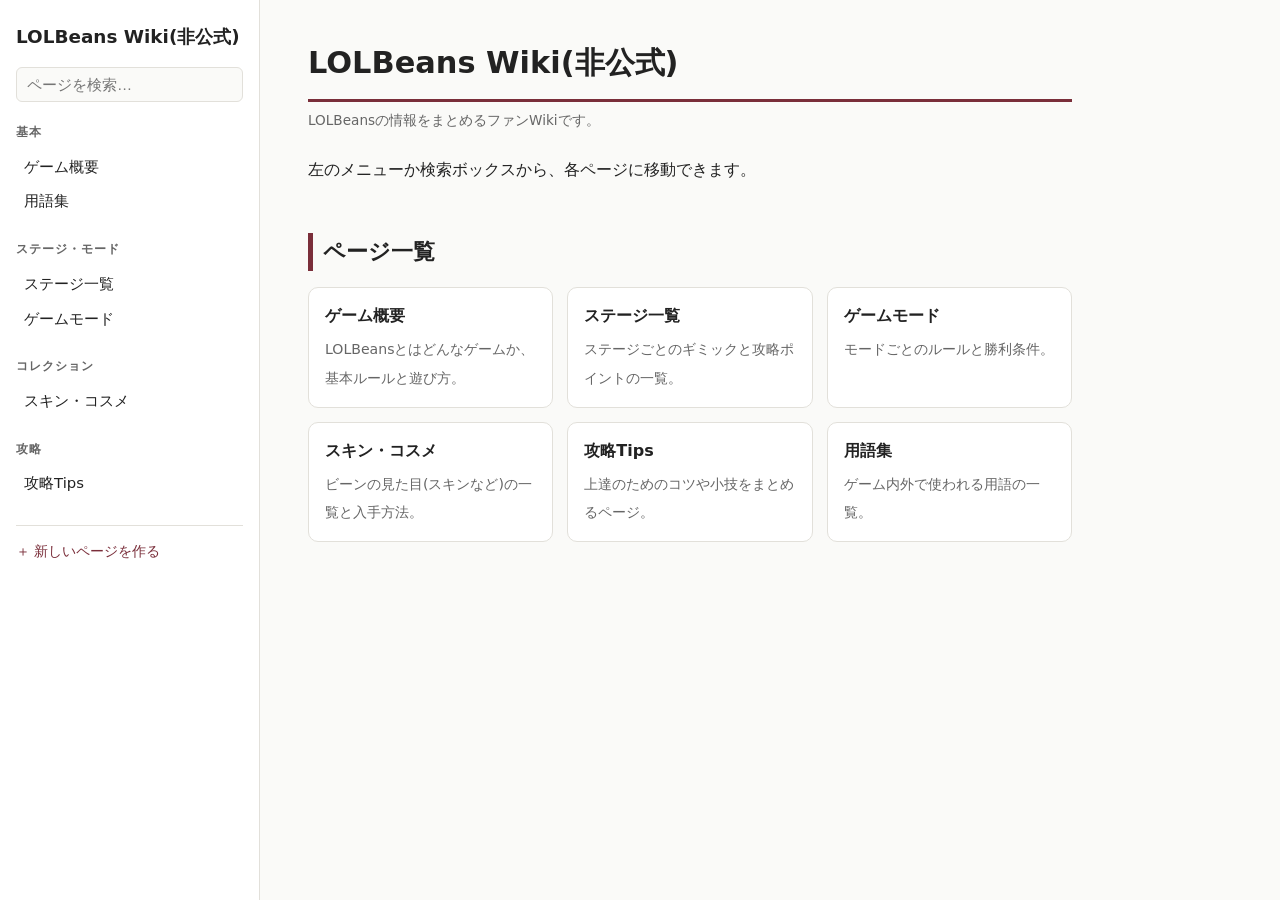
==== index.html @ 8bfc07c3 "Add initial implementation of LOLBeans Wiki - Create a new CSS file for styling the wiki interface. " ====
<!doctype html>
<html lang="ja">
<head>
  <meta charset="utf-8">
  <meta name="viewport" content="width=device-width, initial-scale=1">
  <meta http-equiv="Content-Security-Policy" content="default-src 'self'; script-src 'self'; style-src 'self' 'unsafe-inline'; img-src * data:; connect-src 'self'; base-uri 'self'; form-action 'self'">
  <title>Wiki</title>
  <link rel="stylesheet" href="assets/style.css">
</head>
<body>
<div class="layout">
  <aside class="sidebar" id="sidebar"></aside>
  <main>
    <h1>LOLBeans Wiki(非公式)</h1>
    <p class="meta">LOLBeansの情報をまとめるファンWikiです。</p>

    <p>左のメニューか検索ボックスから、各ページに移動できます。</p>

    <h2>ページ一覧</h2>
    <div class="card-grid" id="page-cards"></div>
  </main>
</div>
<script src="assets/wiki.js"></script>
</body>
</html>
---- assets/style.css ----
:root {
  --bg: #fafaf8;
  --panel: #ffffff;
  --text: #222;
  --muted: #666;
  --line: #e2e0da;
  --accent: #7a2e3a;
  --accent-soft: #f3e6e8;
  --side-w: 260px;
}
@media (prefers-color-scheme: dark) {
  :root {
    --bg: #16161a;
    --panel: #1f1f25;
    --text: #e8e6e1;
    --muted: #9a9aa3;
    --line: #33333c;
    --accent: #d98b97;
    --accent-soft: #2c2023;
  }
}
* { box-sizing: border-box; }
html { scroll-behavior: smooth; }
body {
  margin: 0;
  background: var(--bg);
  color: var(--text);
  font-family: "Hiragino Sans", "Yu Gothic", "Noto Sans JP", system-ui, sans-serif;
  line-height: 1.8;
}
a { color: var(--accent); text-decoration: none; }
a:hover { text-decoration: underline; }

.layout { display: grid; grid-template-columns: var(--side-w) 1fr; min-height: 100vh; }
.sidebar {
  background: var(--panel);
  border-right: 1px solid var(--line);
  padding: 20px 16px;
  position: sticky; top: 0; height: 100vh; overflow-y: auto;
}
.site-title { font-size: 1.15rem; font-weight: 700; margin: 0 0 14px; }
.site-title a { color: var(--text); }
.search input {
  width: 100%; padding: 8px 10px; font-size: 0.95rem;
  border: 1px solid var(--line); border-radius: 6px;
  background: var(--bg); color: var(--text);
}
.search-results { list-style: none; margin: 8px 0 0; padding: 0; }
.search-results li a {
  display: block; padding: 6px 8px; border-radius: 6px; font-size: 0.9rem;
}
.search-results li a:hover { background: var(--accent-soft); text-decoration: none; }
.search-results .cat { color: var(--muted); font-size: 0.75rem; margin-left: 6px; }
.nav h2 {
  font-size: 0.75rem; color: var(--muted); letter-spacing: 0.08em;
  margin: 20px 0 6px;
}
.nav ul { list-style: none; margin: 0; padding: 0; }
.nav a { display: block; padding: 4px 8px; border-radius: 6px; font-size: 0.93rem; color: var(--text); }
.nav a:hover { background: var(--accent-soft); text-decoration: none; }
.nav a.current { background: var(--accent-soft); color: var(--accent); font-weight: 600; }

main { padding: 36px 48px 80px; max-width: 860px; width: 100%; }
main h1 { font-size: 1.9rem; margin: 0 0 4px; border-bottom: 3px solid var(--accent); padding-bottom: 8px; }
main h2 { font-size: 1.35rem; margin: 2.2em 0 0.6em; border-left: 5px solid var(--accent); padding-left: 10px; }
main h3 { font-size: 1.1rem; margin: 1.6em 0 0.4em; }
.meta { color: var(--muted); font-size: 0.85rem; margin: 6px 0 24px; }
.tag {
  display: inline-block; font-size: 0.75rem; padding: 1px 8px; margin-right: 4px;
  border-radius: 999px; background: var(--accent-soft); color: var(--accent);
}

.infobox {
  float: right; width: 280px; margin: 0 0 16px 24px;
  background: var(--panel); border: 1px solid var(--line); border-radius: 8px;
  overflow: hidden; font-size: 0.9rem;
}
.infobox .ib-title { background: var(--accent); color: #fff; padding: 8px 12px; font-weight: 700; text-align: center; }
.infobox .ib-img { background: var(--accent-soft); color: var(--muted); text-align: center; padding: 40px 0; font-size: 0.8rem; }
.infobox img { display: block; width: 100%; }
.infobox table { width: 100%; border-collapse: collapse; }
.infobox th, .infobox td { padding: 6px 10px; border-top: 1px solid var(--line); text-align: left; vertical-align: top; }
.infobox th { width: 38%; color: var(--muted); font-weight: 500; }

table.data { border-collapse: collapse; width: 100%; margin: 1em 0; }
table.data th, table.data td { border: 1px solid var(--line); padding: 8px 12px; text-align: left; }
table.data th { background: var(--accent-soft); }

.card-grid { display: grid; grid-template-columns: repeat(auto-fill, minmax(220px, 1fr)); gap: 14px; margin: 1em 0; }
.card {
  display: block; background: var(--panel); border: 1px solid var(--line);
  border-radius: 10px; padding: 14px 16px; color: var(--text);
}
.card:hover { border-color: var(--accent); text-decoration: none; }
.card strong { display: block; margin-bottom: 4px; }
.card span { color: var(--muted); font-size: 0.88rem; }

.notice { background: var(--accent-soft); border-radius: 8px; padding: 10px 14px; margin: 1em 0; font-size: 0.92rem; }
.spoiler { background: var(--text); color: var(--text); border-radius: 3px; padding: 0 4px; cursor: pointer; }
.spoiler.open { background: transparent; }

main img { max-width: 100%; height: auto; }
main blockquote { margin: 1em 0; padding: 4px 16px; border-left: 4px solid var(--line); color: var(--muted); }
main code { background: var(--accent-soft); padding: 1px 6px; border-radius: 4px; font-size: 0.9em; }
main pre { background: var(--panel); border: 1px solid var(--line); border-radius: 8px; padding: 12px 14px; overflow-x: auto; }
main pre code { background: none; padding: 0; }
.missing { color: var(--muted); border-bottom: 1px dotted var(--muted); cursor: help; }

main.wide { max-width: 1240px; }
.tabs { display: flex; gap: 4px; border-bottom: 1px solid var(--line); margin: 0 0 20px; }
.tabs a { padding: 6px 16px; border: 1px solid transparent; border-bottom: 0; border-radius: 6px 6px 0 0; color: var(--muted); font-size: 0.92rem; }
.tabs a:hover { text-decoration: none; color: var(--text); }
.tabs a.on { border-color: var(--line); background: var(--panel); color: var(--text); font-weight: 600; position: relative; top: 1px; }
.side-foot { margin-top: 24px; padding-top: 12px; border-top: 1px solid var(--line); font-size: 0.85rem; line-height: 2; }

.editor .ed-fields { display: grid; grid-template-columns: repeat(auto-fit, minmax(200px, 1fr)); gap: 10px; margin-bottom: 12px; }
.editor label { display: block; font-size: 0.8rem; color: var(--muted); }
.editor input[type=text], .tk input {
  width: 100%; padding: 7px 9px; font: inherit; color: var(--text);
  border: 1px solid var(--line); border-radius: 6px; background: var(--bg);
}
.tk input { width: min(480px, 100%); }
.ed-grid { display: grid; grid-template-columns: 1fr 1fr; gap: 12px; }
#ed-text {
  width: 100%; min-height: 480px; padding: 10px; resize: vertical;
  font: 0.9rem/1.6 ui-monospace, "SFMono-Regular", Menlo, Consolas, monospace;
  color: var(--text); background: var(--bg); border: 1px solid var(--line); border-radius: 6px;
}
.preview { border: 1px solid var(--line); border-radius: 6px; padding: 8px 16px 16px; background: var(--panel); overflow: auto; max-height: 75vh; }
.preview-label { font-size: 0.75rem; color: var(--muted); margin-bottom: 4px; }
.ed-bar { display: flex; gap: 12px; align-items: center; flex-wrap: wrap; margin-top: 12px; }
.ed-bar input[type=text] { flex: 1; min-width: 200px; padding: 8px 10px; font: inherit; color: var(--text); border: 1px solid var(--line); border-radius: 6px; background: var(--bg); }
.btn { padding: 8px 20px; background: var(--accent); color: #fff; border: 0; border-radius: 6px; cursor: pointer; font: inherit; }
.btn:disabled { opacity: 0.5; cursor: default; }
.status { font-size: 0.9rem; flex-basis: 100%; }
.status.err { color: #c0392b; }
@media (max-width: 1000px) { .ed-grid { grid-template-columns: 1fr; } }

.menu-btn { display: none; }
@media (max-width: 800px) {
  .layout { grid-template-columns: 1fr; }
  .sidebar { position: static; height: auto; border-right: 0; border-bottom: 1px solid var(--line); }
  main { padding: 24px 18px 60px; }
  .infobox { float: none; width: 100%; margin: 0 0 20px; }
}
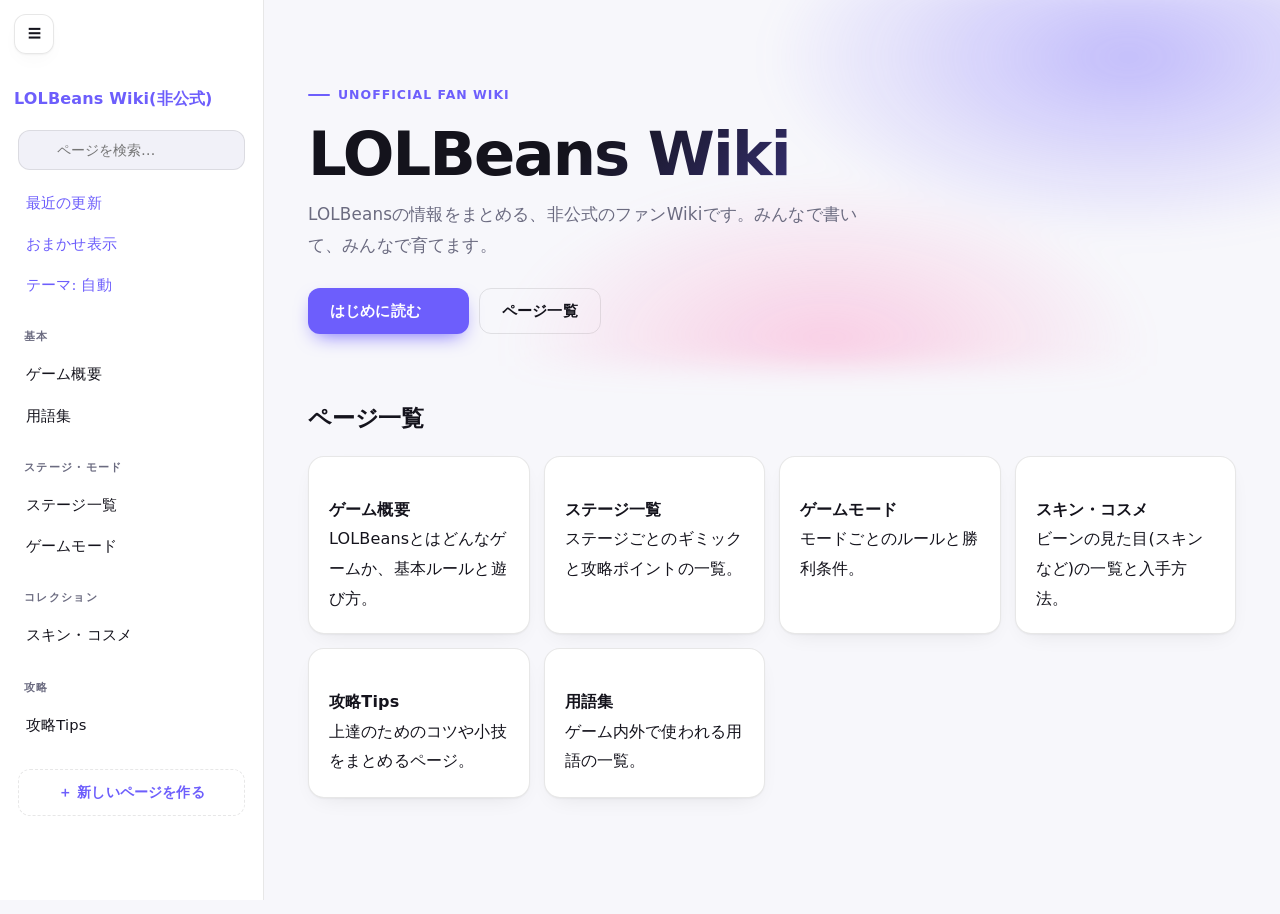
==== commit e10959d3: "feat: デザインの改善と新しいアイコンフォントの追加" ====
--- a/index.html
+++ b/index.html
@@ -3,23 +3,31 @@
 <head>
   <meta charset="utf-8">
   <meta name="viewport" content="width=device-width, initial-scale=1">
-  <meta http-equiv="Content-Security-Policy" content="default-src 'self'; script-src 'self'; style-src 'self' 'unsafe-inline'; img-src * data:; connect-src 'self'; base-uri 'self'; form-action 'self'">
+  <meta http-equiv="Content-Security-Policy" content="default-src 'self'; script-src 'self'; style-src 'self' 'unsafe-inline' https://fonts.googleapis.com; font-src https://fonts.gstatic.com; img-src * data:; connect-src 'self'; base-uri 'self'; form-action 'self'">
   <title>Wiki</title>
+  <link rel="preconnect" href="https://fonts.googleapis.com">
+  <link rel="preconnect" href="https://fonts.gstatic.com" crossorigin>
+  <link rel="stylesheet" href="https://fonts.googleapis.com/css2?family=Material+Symbols+Rounded:opsz,wght,FILL,GRAD@20..48,300..600,0..1,0&display=block">
   <link rel="stylesheet" href="assets/style.css">
 </head>
 <body>
 <div class="layout">
   <aside class="sidebar" id="sidebar"></aside>
   <main>
-    <h1>LOLBeans Wiki(非公式)</h1>
-    <p class="meta">LOLBeansの情報をまとめるファンWikiです。</p>
+    <section class="home-hero">
+      <span class="eyebrow">UNOFFICIAL FAN WIKI</span>
+      <h1>LOLBeans Wiki</h1>
+      <p>LOLBeansの情報をまとめる、非公式のファンWikiです。みんなで書いて、みんなで育てます。</p>
+      <div class="btns">
+        <a class="btn" id="hero-first" href="#pages">はじめに読む <span class="ms" aria-hidden="true">arrow_forward</span></a>
+        <a class="btn ghost" href="#pages">ページ一覧</a>
+      </div>
+    </section>
 
-    <p>左のメニューか検索ボックスから、各ページに移動できます。</p>
-
-    <h2>ページ一覧</h2>
+    <h2 id="pages">ページ一覧</h2>
     <div class="card-grid" id="page-cards"></div>
   </main>
 </div>
 <script src="assets/wiki.js"></script>
 </body>
-</html>
+</html>
--- a/assets/style.css
+++ b/assets/style.css
@@ -1,145 +1,215 @@
+/* コアのデザイン。インフォボックス・ネタバレ・目次などの部品の見た目は、各プラグインのフォルダ内の plugin.css にあります。 */
 :root {
-  --bg: #fafaf8;
+  color-scheme: light dark;
+  --bg: #f7f7fb;
   --panel: #ffffff;
-  --text: #222;
-  --muted: #666;
-  --line: #e2e0da;
-  --accent: #7a2e3a;
-  --accent-soft: #f3e6e8;
-  --side-w: 260px;
+  --surface-2: #f1f1f8;
+  --text: #14131c;
+  --muted: #6b6b80;
+  --line: rgba(20, 19, 28, 0.1);
+  --accent: #6d5efc;
+  --accent-2: #ff6fb1;
+  --accent-soft: rgba(109, 94, 252, 0.1);
+  --danger: #d6455d;
+  --radius: 16px;
+  --side-w: 264px;
+  --shadow: 0 1px 2px rgba(20, 19, 28, 0.05), 0 8px 24px -12px rgba(20, 19, 28, 0.12);
 }
 @media (prefers-color-scheme: dark) {
   :root {
-    --bg: #16161a;
-    --panel: #1f1f25;
-    --text: #e8e6e1;
-    --muted: #9a9aa3;
-    --line: #33333c;
-    --accent: #d98b97;
-    --accent-soft: #2c2023;
+    --bg: #0d0c14;
+    --panel: #16151f;
+    --surface-2: #1e1d2a;
+    --text: #f1f0f8;
+    --muted: #9c9ab0;
+    --line: rgba(255, 255, 255, 0.09);
+    --accent: #8b7dff;
+    --accent-soft: rgba(139, 125, 255, 0.15);
+    --danger: #ff7d92;
+    --shadow: 0 1px 2px rgba(0, 0, 0, 0.4), 0 12px 32px -16px rgba(0, 0, 0, 0.6);
   }
 }
 * { box-sizing: border-box; }
 html { scroll-behavior: smooth; }
 body {
-  margin: 0;
-  background: var(--bg);
-  color: var(--text);
-  font-family: "Hiragino Sans", "Yu Gothic", "Noto Sans JP", system-ui, sans-serif;
-  line-height: 1.8;
-}
-a { color: var(--accent); text-decoration: none; }
-a:hover { text-decoration: underline; }
-
+  margin: 0; background: var(--bg); color: var(--text); line-height: 1.85; letter-spacing: 0.01em;
+  font-family: "Inter", "Noto Sans JP", "Hiragino Sans", "Yu Gothic UI", "Meiryo", system-ui, sans-serif;
+  -webkit-font-smoothing: antialiased;
+}
+a { color: var(--accent); text-decoration: none; font-weight: 600; }
+a:hover { text-decoration: underline; text-underline-offset: 3px; }
+a:focus-visible, input:focus-visible, button:focus-visible, textarea:focus-visible { outline: 2px solid var(--accent); outline-offset: 2px; }
+
+/* ---- アイコン(Google の Material Symbols)。フォントが読み込めない間は、アイコン名の文字が見えないよう隠す ---- */
+.ms {
+  font-family: "Material Symbols Rounded"; font-weight: 400; font-style: normal; font-size: 22px; line-height: 1;
+  display: inline-block; width: 1em; height: 1em; overflow: hidden; flex: none; vertical-align: -0.2em;
+  letter-spacing: normal; text-transform: none; white-space: nowrap; direction: ltr; visibility: hidden;
+  font-feature-settings: "liga"; -webkit-font-feature-settings: "liga";
+  font-variation-settings: "FILL" 0, "wght" 400, "GRAD" 0, "opsz" 24;
+}
+.ms-ready .ms { visibility: visible; }
+.ms.fill { font-variation-settings: "FILL" 1, "wght" 400, "GRAD" 0, "opsz" 24; }
+.ms-fb { font-size: 1.1rem; line-height: 1; }
+.side-toggle .ms-fb { position: absolute; inset: 0; display: grid; place-items: center; }
+.ms-ready .ms-fb { display: none !important; }
+
+/* ---- レイアウト ---- */
 .layout { display: grid; grid-template-columns: var(--side-w) 1fr; min-height: 100vh; }
+.layout.side-closed { grid-template-columns: 1fr; }
+.layout.side-closed .sidebar { display: none; }
 .sidebar {
-  background: var(--panel);
-  border-right: 1px solid var(--line);
-  padding: 20px 16px;
-  position: sticky; top: 0; height: 100vh; overflow-y: auto;
-}
-.site-title { font-size: 1.15rem; font-weight: 700; margin: 0 0 14px; }
-.site-title a { color: var(--text); }
+  position: sticky; top: 0; height: 100vh; overflow-y: auto; padding: 68px 14px 24px;
+  background: var(--panel); border-right: 1px solid var(--line);
+}
+.side-toggle {
+  position: fixed; top: 14px; left: 14px; z-index: 50; width: 40px; height: 40px; padding: 0;
+  display: grid; place-items: center; border: 1px solid var(--line); border-radius: 12px; cursor: pointer;
+  color: var(--text); background: color-mix(in srgb, var(--panel) 80%, transparent);
+  backdrop-filter: blur(12px); -webkit-backdrop-filter: blur(12px); box-shadow: var(--shadow);
+  transition: transform 0.15s, background 0.15s;
+}
+.side-toggle:hover { background: var(--accent-soft); }
+.side-toggle:active { transform: scale(0.95); }
+
+.home {
+  display: flex; align-items: center; gap: 10px; padding: 8px 12px; margin: 0 4px 16px;
+  border-radius: 10px; color: var(--text); font-weight: 800; font-size: 1rem;
+}
+.home:hover { background: var(--surface-2); text-decoration: none; }
+.home .ms { color: var(--accent); }
+.search { position: relative; margin: 0 4px; }
+.search .ms { position: absolute; left: 11px; top: 11px; font-size: 18px; color: var(--muted); pointer-events: none; }
 .search input {
-  width: 100%; padding: 8px 10px; font-size: 0.95rem;
-  border: 1px solid var(--line); border-radius: 6px;
-  background: var(--bg); color: var(--text);
+  width: 100%; height: 40px; padding: 0 14px 0 38px; font: inherit; font-size: 0.9rem;
+  border: 1px solid var(--line); border-radius: 12px; background: var(--surface-2); color: var(--text);
 }
 .search-results { list-style: none; margin: 8px 0 0; padding: 0; }
-.search-results li a {
-  display: block; padding: 6px 8px; border-radius: 6px; font-size: 0.9rem;
-}
+.search-results li a { display: block; padding: 7px 12px; border-radius: 10px; font-size: 0.9rem; font-weight: 500; color: var(--text); }
 .search-results li a:hover { background: var(--accent-soft); text-decoration: none; }
 .search-results .cat { color: var(--muted); font-size: 0.75rem; margin-left: 6px; }
-.nav h2 {
-  font-size: 0.75rem; color: var(--muted); letter-spacing: 0.08em;
-  margin: 20px 0 6px;
-}
+.side-plugins:empty { display: none; }
+.side-plugins { margin-top: 12px; }
+.side-plugins a { display: block; padding: 7px 12px; border-radius: 10px; font-size: 0.92rem; font-weight: 500; }
+.side-plugins a:hover { background: var(--surface-2); text-decoration: none; }
+.nav h2 { margin: 22px 10px 6px; font-size: 0.68rem; letter-spacing: 0.12em; color: var(--muted); font-weight: 700; }
 .nav ul { list-style: none; margin: 0; padding: 0; }
-.nav a { display: block; padding: 4px 8px; border-radius: 6px; font-size: 0.93rem; color: var(--text); }
-.nav a:hover { background: var(--accent-soft); text-decoration: none; }
-.nav a.current { background: var(--accent-soft); color: var(--accent); font-weight: 600; }
-
-main { padding: 36px 48px 80px; max-width: 860px; width: 100%; }
-main h1 { font-size: 1.9rem; margin: 0 0 4px; border-bottom: 3px solid var(--accent); padding-bottom: 8px; }
-main h2 { font-size: 1.35rem; margin: 2.2em 0 0.6em; border-left: 5px solid var(--accent); padding-left: 10px; }
-main h3 { font-size: 1.1rem; margin: 1.6em 0 0.4em; }
+.nav a { display: block; padding: 7px 12px; border-radius: 10px; font-size: 0.92rem; font-weight: 500; color: var(--text); }
+.nav a:hover { background: var(--surface-2); text-decoration: none; }
+.nav a.current { background: var(--accent-soft); color: var(--accent); font-weight: 700; }
+.side-foot { margin: 24px 4px 0; font-size: 0.85rem; line-height: 2; }
+.side-foot a { display: flex; align-items: center; justify-content: center; gap: 4px; padding: 9px; border: 1px dashed var(--line); border-radius: 12px; }
+.side-foot a:hover { background: var(--accent-soft); text-decoration: none; }
+.side-foot a + a { margin-top: 6px; border: 0; color: var(--muted); font-weight: 500; font-size: 0.8rem; padding: 4px; }
+
+main { overflow-x: clip; width: 100%; max-width: 1040px; padding: 40px 44px 100px; margin: 0 auto; }
+main.wide { max-width: 1280px; }
+.layout.side-closed main { padding-top: 68px; }
+main h1 { font-size: clamp(1.8rem, 4vw, 2.4rem); line-height: 1.25; letter-spacing: -0.02em; font-weight: 800; margin: 0 0 6px; }
+main h2 { font-size: 1.45rem; letter-spacing: -0.01em; margin: 2.2em 0 0.7em; }
+main h3 { font-size: 1.12rem; margin: 1.7em 0 0.5em; }
 .meta { color: var(--muted); font-size: 0.85rem; margin: 6px 0 24px; }
-.tag {
-  display: inline-block; font-size: 0.75rem; padding: 1px 8px; margin-right: 4px;
-  border-radius: 999px; background: var(--accent-soft); color: var(--accent);
-}
-
-.infobox {
-  float: right; width: 280px; margin: 0 0 16px 24px;
-  background: var(--panel); border: 1px solid var(--line); border-radius: 8px;
-  overflow: hidden; font-size: 0.9rem;
-}
-.infobox .ib-title { background: var(--accent); color: #fff; padding: 8px 12px; font-weight: 700; text-align: center; }
-.infobox .ib-img { background: var(--accent-soft); color: var(--muted); text-align: center; padding: 40px 0; font-size: 0.8rem; }
-.infobox img { display: block; width: 100%; }
-.infobox table { width: 100%; border-collapse: collapse; }
-.infobox th, .infobox td { padding: 6px 10px; border-top: 1px solid var(--line); text-align: left; vertical-align: top; }
-.infobox th { width: 38%; color: var(--muted); font-weight: 500; }
-
-table.data { border-collapse: collapse; width: 100%; margin: 1em 0; }
-table.data th, table.data td { border: 1px solid var(--line); padding: 8px 12px; text-align: left; }
-table.data th { background: var(--accent-soft); }
-
-.card-grid { display: grid; grid-template-columns: repeat(auto-fill, minmax(220px, 1fr)); gap: 14px; margin: 1em 0; }
+.tag { display: inline-block; font-size: 0.72rem; font-weight: 700; padding: 3px 10px; margin-right: 6px; border-radius: 999px; background: var(--accent-soft); color: var(--accent); }
+
+/* ---- トップページ ---- */
+.home-hero { position: relative; isolation: isolate; display: block; padding: 36px 0 12px; margin: 0 0 8px; }
+.home-hero::before {
+  content: ""; position: absolute; z-index: -1; inset: -60px -10% -20px -10%;
+  background:
+    radial-gradient(520px 260px at 82% 20%, color-mix(in srgb, var(--accent) 38%, transparent), transparent 70%),
+    radial-gradient(460px 240px at 55% 95%, color-mix(in srgb, var(--accent-2) 30%, transparent), transparent 70%);
+  filter: blur(14px); pointer-events: none;
+}
+.eyebrow { display: inline-flex; align-items: center; gap: 8px; font-size: 0.78rem; font-weight: 700; letter-spacing: 0.08em; color: var(--accent); }
+.eyebrow::before { content: ""; width: 22px; height: 2px; border-radius: 2px; background: currentColor; }
+.home-hero h1 {
+  margin: 14px 0 12px; font-size: clamp(2.3rem, 6vw, 3.8rem); line-height: 1.1; letter-spacing: -0.03em; font-weight: 800;
+  background: linear-gradient(135deg, var(--text) 30%, var(--accent)); -webkit-background-clip: text; background-clip: text; color: transparent;
+}
+.home-hero p { margin: 0; max-width: 560px; color: var(--muted); font-size: 1.05rem; }
+.btns { margin-top: 26px; display: flex; flex-wrap: wrap; gap: 10px; }
+
+/* ---- ボタン ---- */
+.btn {
+  display: inline-flex; align-items: center; gap: 6px; height: 40px; padding: 0 20px; border: 0; border-radius: 12px;
+  font: inherit; font-weight: 700; font-size: 0.92rem; cursor: pointer;
+  background: var(--accent); color: #fff; transition: transform 0.15s;
+}
+.btn:hover { transform: translateY(-1px); text-decoration: none; }
+.btn:disabled { opacity: 0.5; cursor: default; transform: none; }
+.btn .ms { font-size: 20px; }
+.btns .btn { height: 46px; padding: 0 22px; box-shadow: 0 8px 20px -8px var(--accent); }
+.btn.ghost { background: transparent; color: var(--text); border: 1px solid var(--line); box-shadow: none; }
+.btn.ghost:hover { background: var(--panel); }
+
+/* ---- 表・カード・部品 ---- */
+table.data {
+  width: 100%; margin: 1.2em 0; border-collapse: separate; border-spacing: 0; overflow: hidden;
+  border-radius: var(--radius); border: 1px solid var(--line); background: var(--panel); box-shadow: var(--shadow);
+}
+table.data th { padding: 12px 16px; text-align: left; font-size: 0.78rem; letter-spacing: 0.06em; color: var(--muted); background: var(--surface-2); font-weight: 700; }
+table.data td { padding: 13px 16px; text-align: left; border-top: 1px solid var(--line); }
+table.data tbody tr:hover td { background: var(--accent-soft); }
+
+.card-grid { display: grid; grid-template-columns: repeat(auto-fill, minmax(210px, 1fr)); gap: 14px; margin: 1em 0; }
 .card {
-  display: block; background: var(--panel); border: 1px solid var(--line);
-  border-radius: 10px; padding: 14px 16px; color: var(--text);
-}
-.card:hover { border-color: var(--accent); text-decoration: none; }
-.card strong { display: block; margin-bottom: 4px; }
-.card span { color: var(--muted); font-size: 0.88rem; }
-
-.notice { background: var(--accent-soft); border-radius: 8px; padding: 10px 14px; margin: 1em 0; font-size: 0.92rem; }
-.spoiler { background: var(--text); color: var(--text); border-radius: 3px; padding: 0 4px; cursor: pointer; }
-.spoiler.open { background: transparent; }
-
-main img { max-width: 100%; height: auto; }
+  position: relative; display: flex; flex-direction: column; min-height: 150px; padding: 20px;
+  border-radius: var(--radius); background: var(--panel); border: 1px solid var(--line); color: var(--text);
+  box-shadow: var(--shadow); transition: transform 0.18s, border-color 0.18s; font-weight: 400;
+}
+.card:hover { transform: translateY(-3px); border-color: color-mix(in srgb, var(--accent) 45%, var(--line)); text-decoration: none; }
+.card .ico { width: 40px; height: 40px; border-radius: 12px; display: grid; place-items: center; background: var(--accent-soft); color: var(--accent); margin-bottom: auto; }
+.card .arrow { position: absolute; right: 18px; top: 18px; color: var(--muted); transition: transform 0.18s, color 0.18s; }
+.card:hover .arrow { transform: translate(2px, -2px); color: var(--accent); }
+.card strong { display: block; margin-top: 18px; font-size: 1rem; font-weight: 700; }
+.card span.sum { color: var(--muted); font-size: 0.84rem; }
+
+.notice { background: var(--accent-soft); border-radius: var(--radius); padding: 12px 16px; margin: 1em 0; font-size: 0.92rem; }
+
+main img { max-width: 100%; height: auto; border-radius: 10px; }
 main blockquote { margin: 1em 0; padding: 4px 16px; border-left: 4px solid var(--line); color: var(--muted); }
-main code { background: var(--accent-soft); padding: 1px 6px; border-radius: 4px; font-size: 0.9em; }
-main pre { background: var(--panel); border: 1px solid var(--line); border-radius: 8px; padding: 12px 14px; overflow-x: auto; }
+main code { background: var(--accent-soft); padding: 1px 6px; border-radius: 6px; font-size: 0.9em; }
+main pre { background: var(--panel); border: 1px solid var(--line); border-radius: 12px; padding: 14px 16px; overflow-x: auto; }
 main pre code { background: none; padding: 0; }
-.missing { color: var(--muted); border-bottom: 1px dotted var(--muted); cursor: help; }
-
-main.wide { max-width: 1240px; }
-.tabs { display: flex; gap: 4px; border-bottom: 1px solid var(--line); margin: 0 0 20px; }
-.tabs a { padding: 6px 16px; border: 1px solid transparent; border-bottom: 0; border-radius: 6px 6px 0 0; color: var(--muted); font-size: 0.92rem; }
+
+/* ---- 閲覧・編集のタブ ---- */
+.tabs { display: inline-flex; gap: 2px; padding: 3px; margin: 0 0 22px; border-radius: 12px; background: var(--surface-2); }
+.tabs a { padding: 5px 16px; border-radius: 9px; color: var(--muted); font-size: 0.88rem; font-weight: 600; }
 .tabs a:hover { text-decoration: none; color: var(--text); }
-.tabs a.on { border-color: var(--line); background: var(--panel); color: var(--text); font-weight: 600; position: relative; top: 1px; }
-.side-foot { margin-top: 24px; padding-top: 12px; border-top: 1px solid var(--line); font-size: 0.85rem; line-height: 2; }
-
+.tabs a.on { background: var(--panel); color: var(--text); box-shadow: var(--shadow); }
+
+/* ---- 編集画面 ---- */
 .editor .ed-fields { display: grid; grid-template-columns: repeat(auto-fit, minmax(200px, 1fr)); gap: 10px; margin-bottom: 12px; }
 .editor label { display: block; font-size: 0.8rem; color: var(--muted); }
-.editor input[type=text], .tk input {
-  width: 100%; padding: 7px 9px; font: inherit; color: var(--text);
-  border: 1px solid var(--line); border-radius: 6px; background: var(--bg);
+.editor input[type=text], .tk input, .ed-bar input[type=text] {
+  width: 100%; padding: 8px 12px; font: inherit; color: var(--text);
+  border: 1px solid var(--line); border-radius: 10px; background: var(--panel);
 }
 .tk input { width: min(480px, 100%); }
+.ed-toolbar { display: flex; flex-wrap: wrap; gap: 6px; margin-bottom: 8px; }
+.ed-toolbar:empty { display: none; }
+.ed-toolbar .tb {
+  padding: 5px 12px; font: inherit; font-size: 0.85rem; cursor: pointer;
+  color: var(--text); background: var(--panel); border: 1px solid var(--line); border-radius: 10px;
+}
+.ed-toolbar .tb:hover { border-color: var(--accent); color: var(--accent); }
 .ed-grid { display: grid; grid-template-columns: 1fr 1fr; gap: 12px; }
 #ed-text {
-  width: 100%; min-height: 480px; padding: 10px; resize: vertical;
+  width: 100%; min-height: 480px; padding: 12px; resize: vertical;
   font: 0.9rem/1.6 ui-monospace, "SFMono-Regular", Menlo, Consolas, monospace;
-  color: var(--text); background: var(--bg); border: 1px solid var(--line); border-radius: 6px;
-}
-.preview { border: 1px solid var(--line); border-radius: 6px; padding: 8px 16px 16px; background: var(--panel); overflow: auto; max-height: 75vh; }
+  color: var(--text); background: var(--panel); border: 1px solid var(--line); border-radius: 12px;
+}
+.preview { border: 1px solid var(--line); border-radius: 12px; padding: 8px 18px 18px; background: var(--panel); overflow: auto; max-height: 75vh; }
 .preview-label { font-size: 0.75rem; color: var(--muted); margin-bottom: 4px; }
 .ed-bar { display: flex; gap: 12px; align-items: center; flex-wrap: wrap; margin-top: 12px; }
-.ed-bar input[type=text] { flex: 1; min-width: 200px; padding: 8px 10px; font: inherit; color: var(--text); border: 1px solid var(--line); border-radius: 6px; background: var(--bg); }
-.btn { padding: 8px 20px; background: var(--accent); color: #fff; border: 0; border-radius: 6px; cursor: pointer; font: inherit; }
-.btn:disabled { opacity: 0.5; cursor: default; }
+.ed-bar input[type=text] { flex: 1; min-width: 200px; width: auto; }
 .status { font-size: 0.9rem; flex-basis: 100%; }
-.status.err { color: #c0392b; }
+.status.err { color: var(--danger); }
 @media (max-width: 1000px) { .ed-grid { grid-template-columns: 1fr; } }
 
-.menu-btn { display: none; }
-@media (max-width: 800px) {
+@media (max-width: 900px) {
   .layout { grid-template-columns: 1fr; }
   .sidebar { position: static; height: auto; border-right: 0; border-bottom: 1px solid var(--line); }
-  main { padding: 24px 18px 60px; }
-  .infobox { float: none; width: 100%; margin: 0 0 20px; }
-}
+  main, .layout.side-closed main { padding: 72px 18px 80px; }
+}
+@media (prefers-reduced-motion: reduce) { * { transition: none !important; scroll-behavior: auto !important; } }
